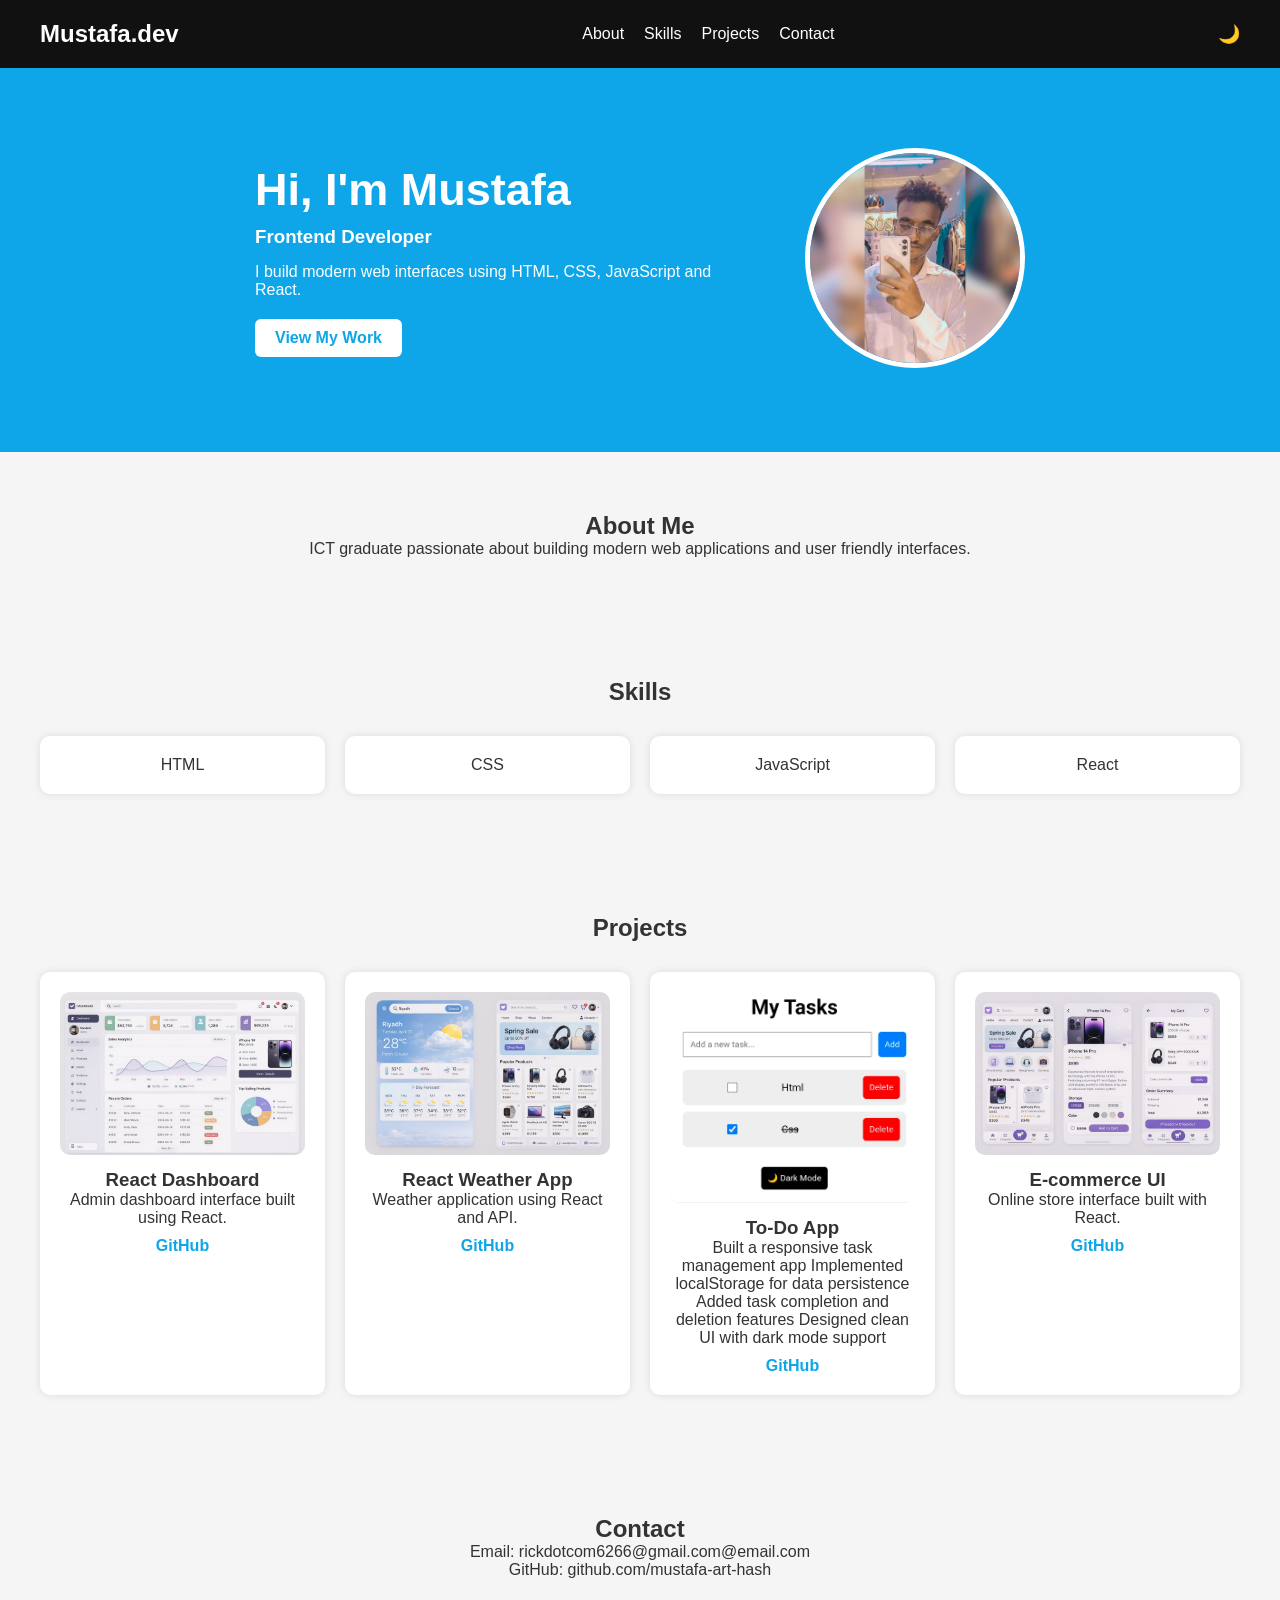
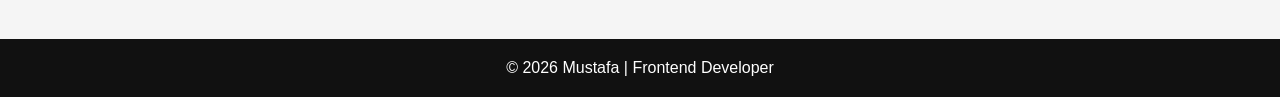
==== index.html @ d2258ea7 "Fix image filename case in index.html" ====
<!DOCTYPE html>
<html lang="en">

<head>

<meta charset="UTF-8">
<meta name="viewport" content="width=device-width, initial-scale=1.0">

<title>Mustafa | Frontend Developer</title>

<link rel="stylesheet" href="style.css">

</head>

<body>

<nav>

<h2 class="logo">Mustafa.dev</h2>

<ul>

<li><a href="#about">About</a></li>
<li><a href="#skills">Skills</a></li>
<li><a href="#projects">Projects</a></li>
<li><a href="#contact">Contact</a></li>

</ul>

<button id="darkModeBtn">🌙</button>

</nav>

<header class="hero">

<div class="hero-container">

<div class="hero-text">

<h1>Hi, I'm Mustafa</h1>

<h3>Frontend Developer</h3>

<p>
I build modern web interfaces using HTML, CSS, JavaScript and React.
</p>

<a href="#projects" class="btn">View My Work</a>

</div>

<div class="hero-image">

<img src="profile.jpg" alt="profile">

</div>

</div>

</header>

<section id="about">

<h2>About Me</h2>

<p>

ICT graduate passionate about building modern web applications and
user friendly interfaces.

</p>

</section>

<section id="skills">

<h2>Skills</h2>
<div class="skills-grid">

<div class="skill">HTML</div>
<div class="skill">CSS</div>
<div class="skill">JavaScript</div>
<div class="skill">React</div>

</div>

</section>

<section id="projects">

<h2>Projects</h2>

<div class="projects-grid">

<div class="project">
  <img src="dashboard.png">
  
<h3>React Dashboard</h3>

<p>Admin dashboard interface built using React.</p>

<a href="https://github.com/mustafa-art-hash/react-dashboard" target="_blank">
GitHub
</a>

</div>
  <div class="project">
  <img src="weather.png">

<h3>React Weather App</h3>

<p>Weather application using React and API.</p>

<a href="https://github.com/mustafa-art-hash/react-weather-app" target="_blank">
GitHub
</a>

  </div>

<div class="project">
  <img src="ToDoList.png">

<h3>To-Do App </h3>

<p>Built a responsive task management app
Implemented localStorage for data persistence
Added task completion and deletion features
Designed clean UI with dark mode support</p>

<a href="https://mustafa-art-hash.github.io/To-Do-App-JavaScript-/ target="_blank">
GitHub
</a>

</div>

<div class="project">
<img src="e-commerce.png">
<h3>E-commerce UI</h3>

<p>Online store interface built with React.</p>
<a href="https://github.com/mustafa-art-hash/react-dashboard" target="_blank">
GitHub
</a>

</div>

</div>

</section>

<section id="contact">

<h2>Contact</h2>

<p>Email: rickdotcom6266@gmail.com@email.com</p>

<p>GitHub: github.com/mustafa-art-hash</p>

</section>

<footer>

<p>© 2026 Mustafa | Frontend Developer</p>

</footer>

<script src="script.js"></script>

</body>

</html>
---- style.css ----
*{
margin:0;
padding:0;
box-sizing:border-box;
font-family:Arial;
}

body{
background:#f5f5f5;
color:#333;
transition:0.3s;
}

/* NAV */

nav{
display:flex;
justify-content:space-between;
align-items:center;
padding:20px 40px;
background:#111;
color:white;
}

nav ul{
display:flex;
list-style:none;
}

nav ul li{
margin-left:20px;
}

nav a{
color:white;
text-decoration:none;
}

#darkModeBtn{
background:none;
border:none;
color:white;
font-size:18px;
cursor:pointer;
}

/* HERO */

.hero{
background:#0ea5e9;
color:white;
padding:80px 20px;
}

.hero-container{
display:flex;
align-items:center;
justify-content:center;
gap:50px;
flex-wrap:wrap;
}

.hero-text{
max-width:500px;
animation:fadeIn 1.5s;
}

.hero-text h1{
font-size:45px;
margin-bottom:10px;
}

.hero-text h3{
margin-bottom:15px;
}

.hero-image img{
width:220px;
height:220px;
border-radius:50%;
object-fit:cover;
border:5px solid white;
animation:fadeIn 2s;
}

.btn{
display:inline-block;
margin-top:20px;
background:white;
color:#0ea5e9;
padding:10px 20px;
border-radius:6px;
text-decoration:none;
font-weight:bold;
}

/* SECTIONS */

section{
padding:60px 40px;
text-align:center;
}

/* SKILLS */

.skills-grid{
display:grid;
grid-template-columns:repeat(auto-fit,minmax(120px,1fr));
gap:20px;
margin-top:30px;
}

.skill{
background:white;
padding:20px;
border-radius:10px;
box-shadow:0 0 8px rgba(0,0,0,0.1);
}

/* PROJECTS */

.projects-grid{
display:grid;
grid-template-columns:repeat(auto-fit,minmax(250px,1fr));
gap:20px;
margin-top:30px;
}

.project{
background:white;
padding:20px;
border-radius:10px;
box-shadow:0 0 8px rgba(0,0,0,0.1);
transition:0.3s;
}

.project img{
width:100%;
border-radius:10px;
margin-bottom:10px;
}

.project:hover{
transform:translateY(-5px);
}

.project a{
display:inline-block;
margin-top:10px;
text-decoration:none;
color:#0ea5e9;
font-weight:bold;
}

/* FOOTER */

footer{
background:#111;
color:white;
text-align:center;
padding:20px;
}

/* DARK MODE */

.dark{
background:#111;
color:white;
}

.dark .project,
.dark .skill{
background:#222;
}

/* ANIMATION */

@keyframes fadeIn{

from{
opacity:0;
transform:translateY(20px);
}

to{
opacity:1;
transform:translateY(0);
}

}
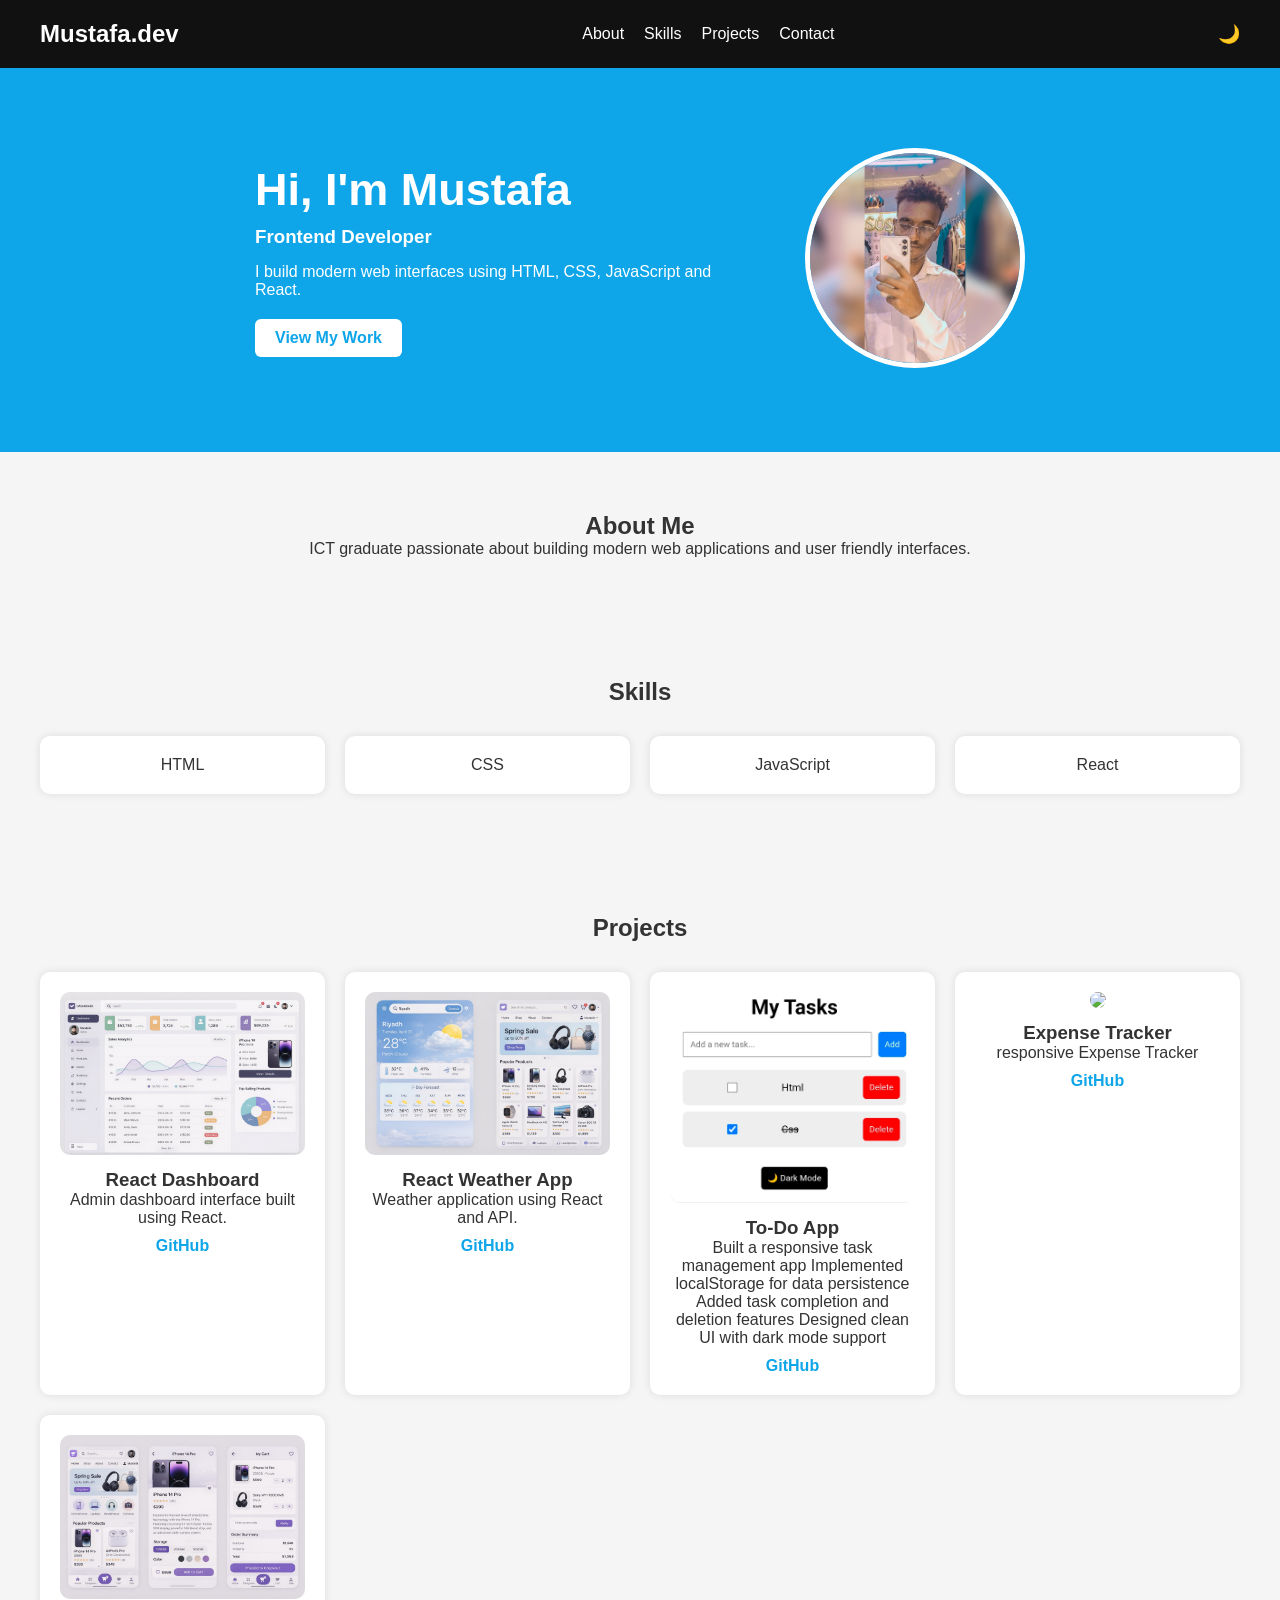
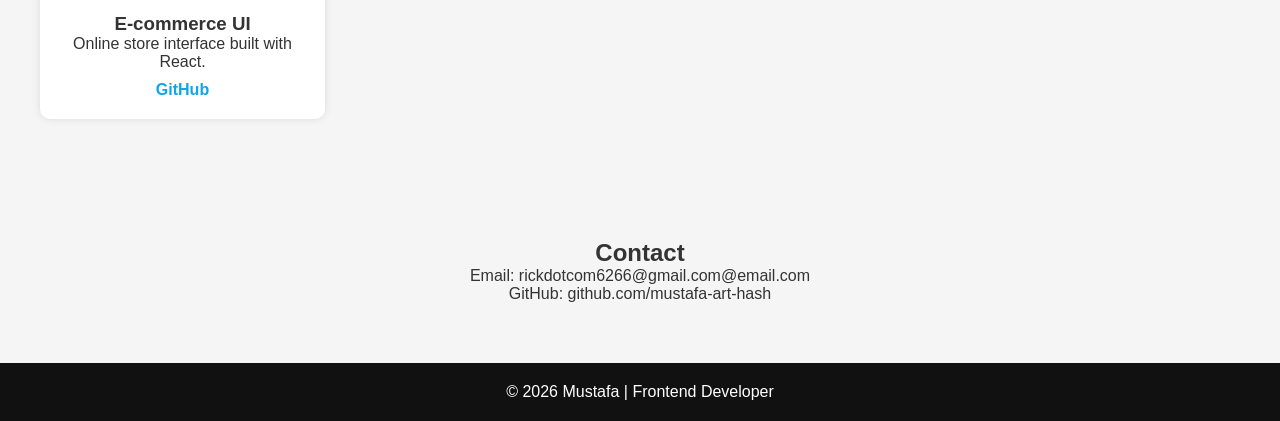
==== commit 4e425050: "Add Expense Tracker project to index.html Added responsive Expense Tracker project section with imag" ====
--- a/index.html
+++ b/index.html
@@ -132,7 +132,19 @@
 </a>
 
 </div>
+<div class="project">
+  <img src="Expense_Tracker.png">
 
+<h3> Expense Tracker </h3>
+
+<p>responsive Expense Tracker</p>
+
+<a href="https://mustafa-art-hash.github.io/responsive-Expense-Tracker" target="_blank"/>
+  GitHub
+</a>
+
+</div>
+  
 <div class="project">
 <img src="e-commerce.png">
 <h3>E-commerce UI</h3>
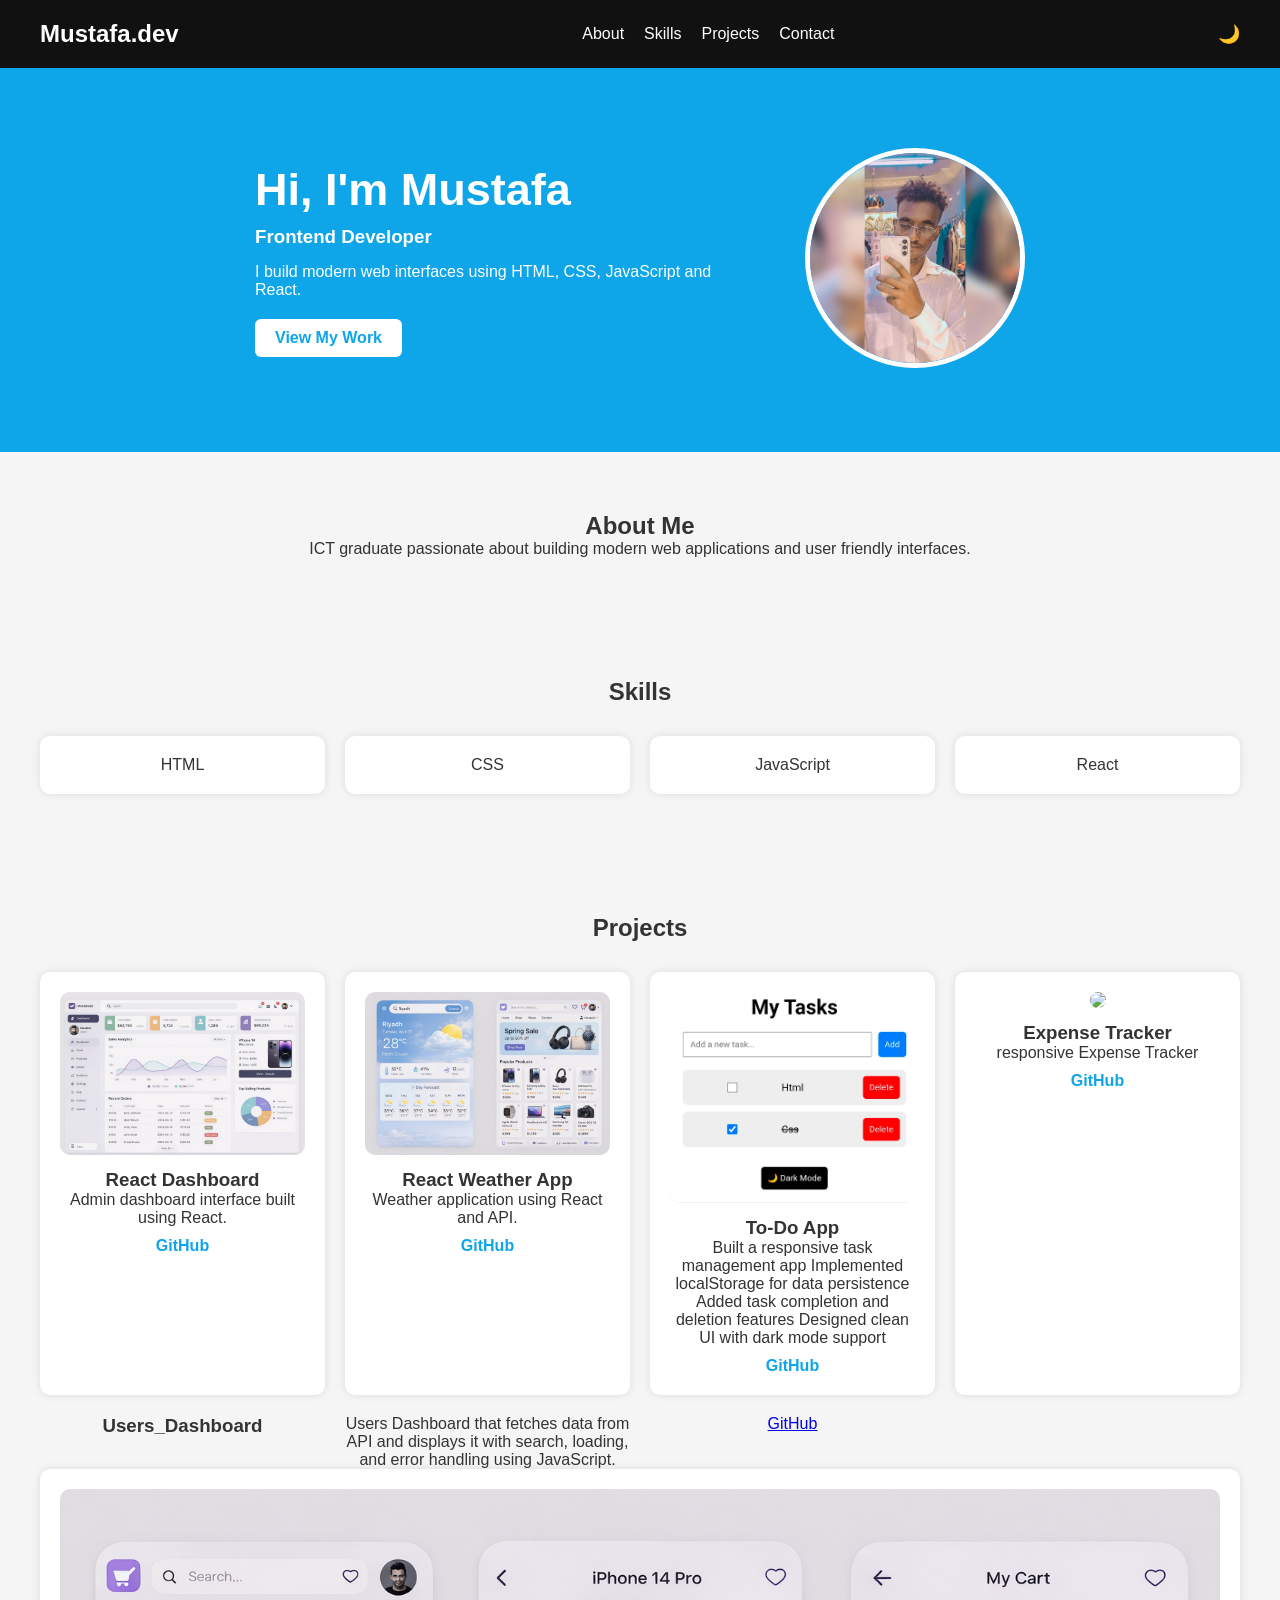
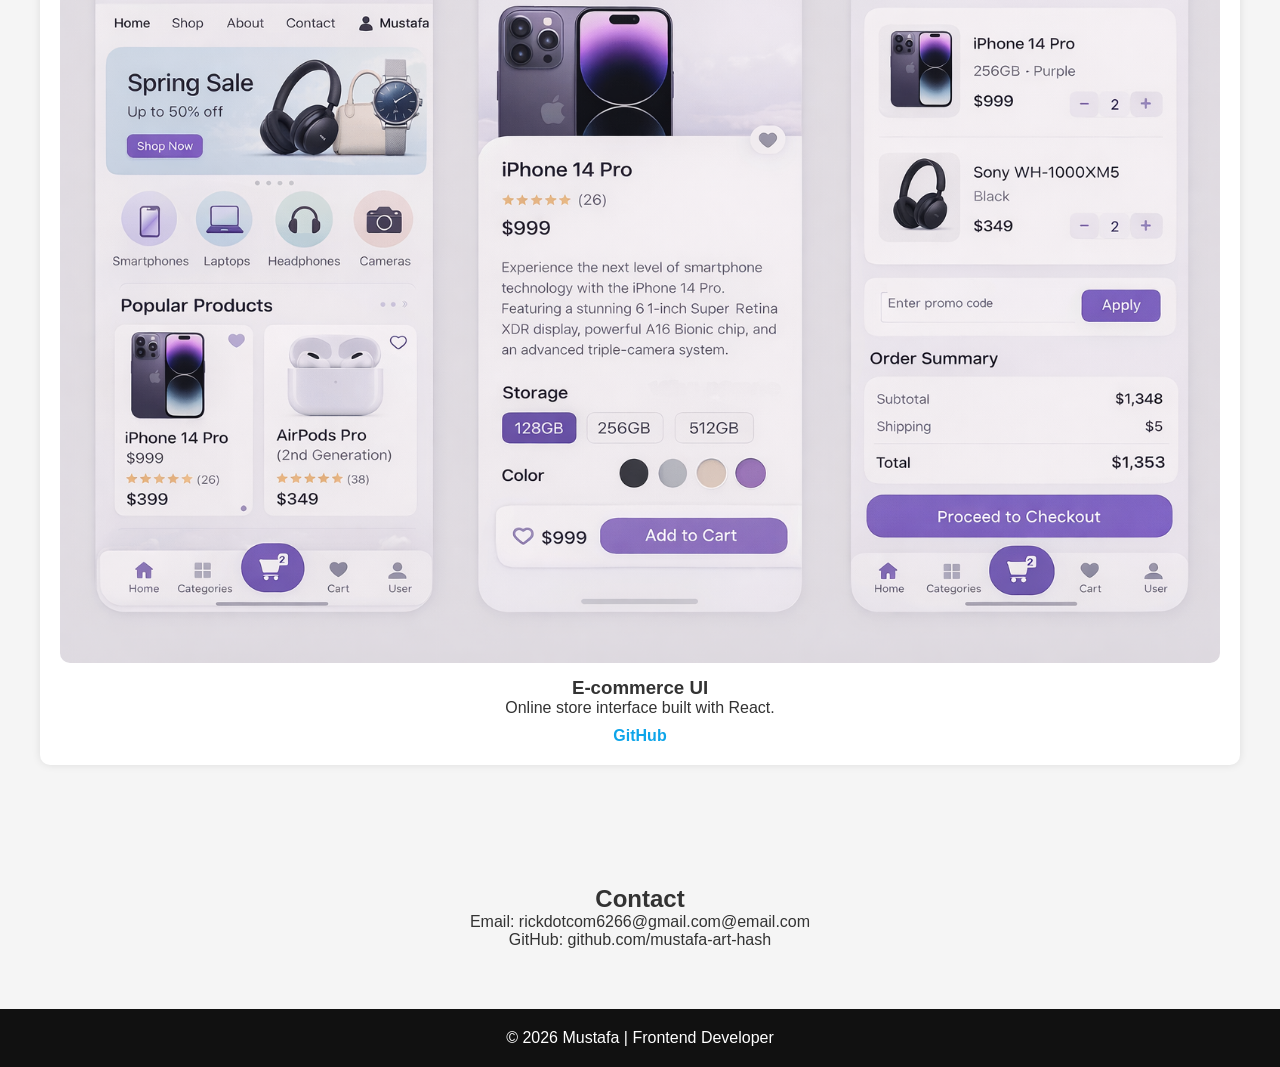
==== commit 5e5bd36e: "Update Users Dashboard section in index.html Added description for Users Dashboard project." ====
--- a/index.html
+++ b/index.html
@@ -144,7 +144,16 @@
 </a>
 
 </div>
-  
+
+<h3> Users_Dashboard </h3>
+
+<p>Users Dashboard that fetches data from API and displays it with search, loading, and error handling using JavaScript.</p>
+
+<a href="https://mustafa-art-hash.github.io/responsive-Expense-Tracker" target="_blank"/>
+  GitHub
+</a>
+
+</div>
 <div class="project">
 <img src="e-commerce.png">
 <h3>E-commerce UI</h3>
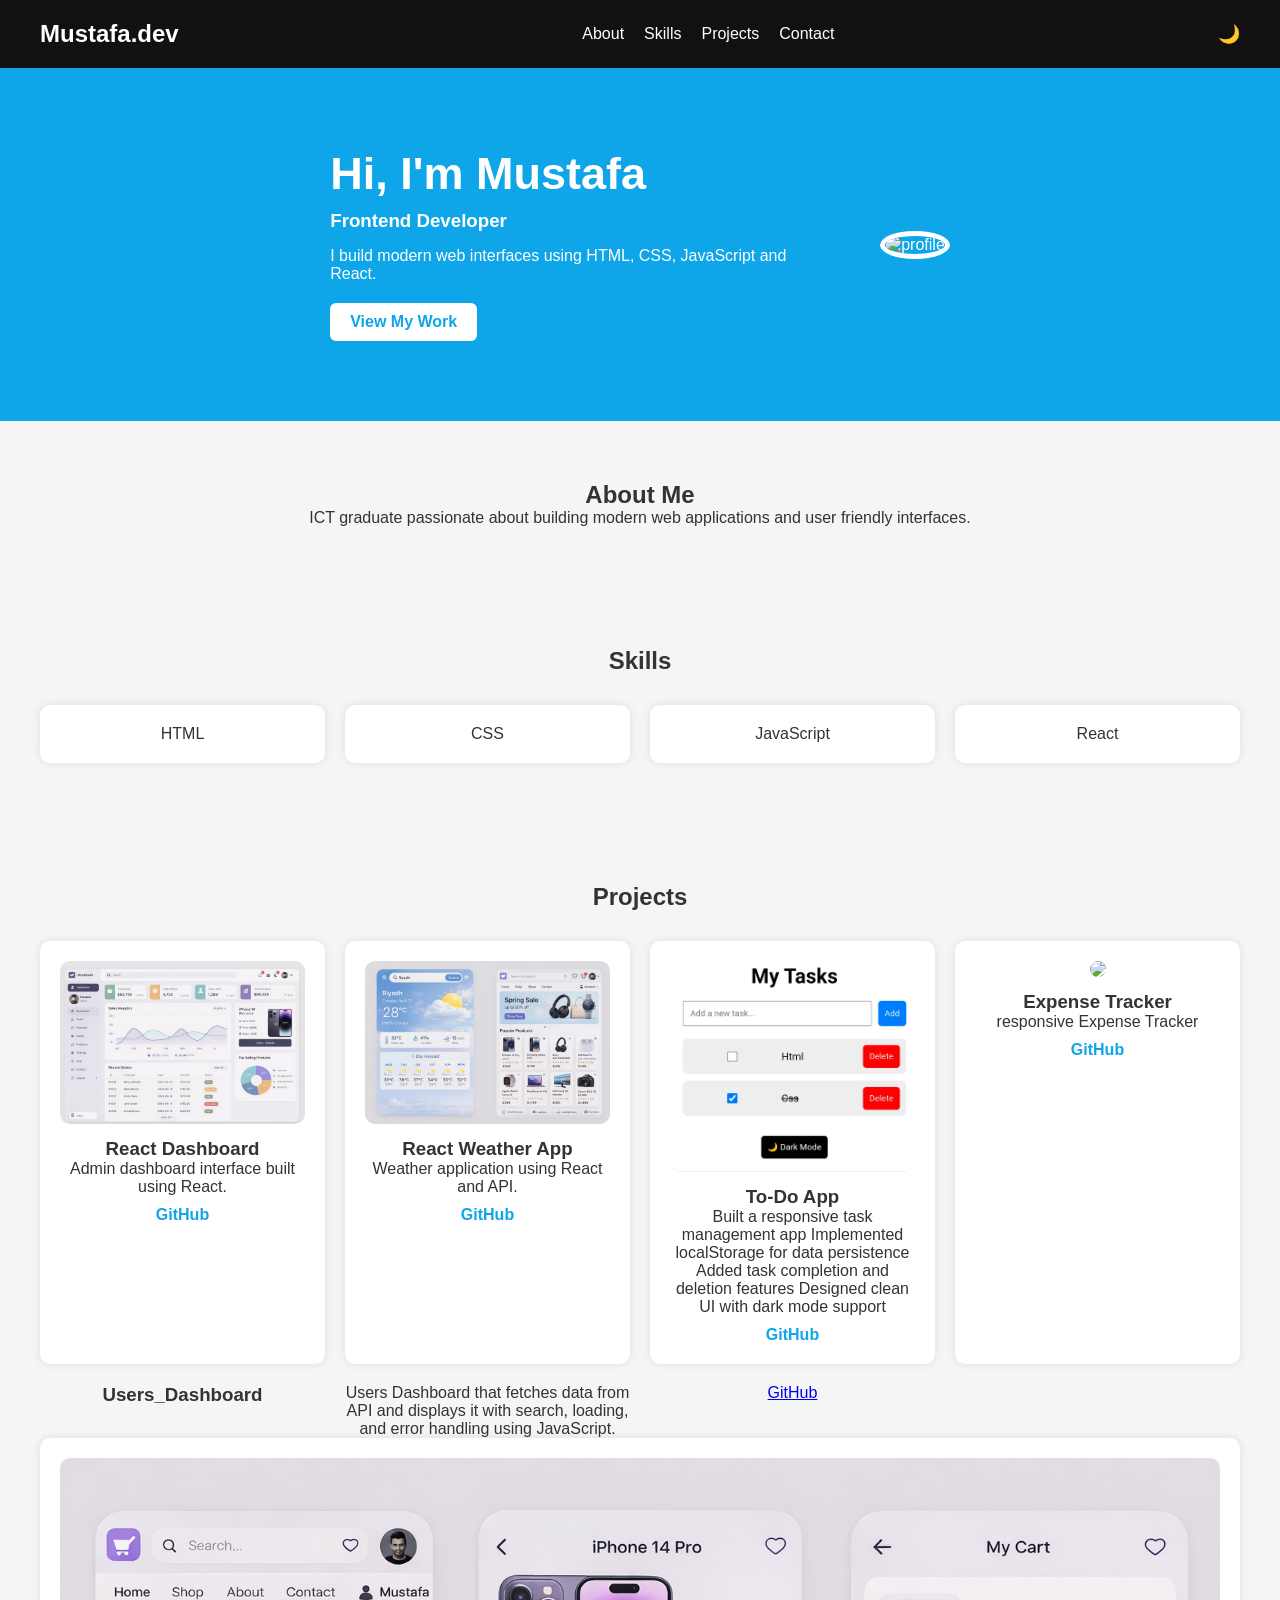
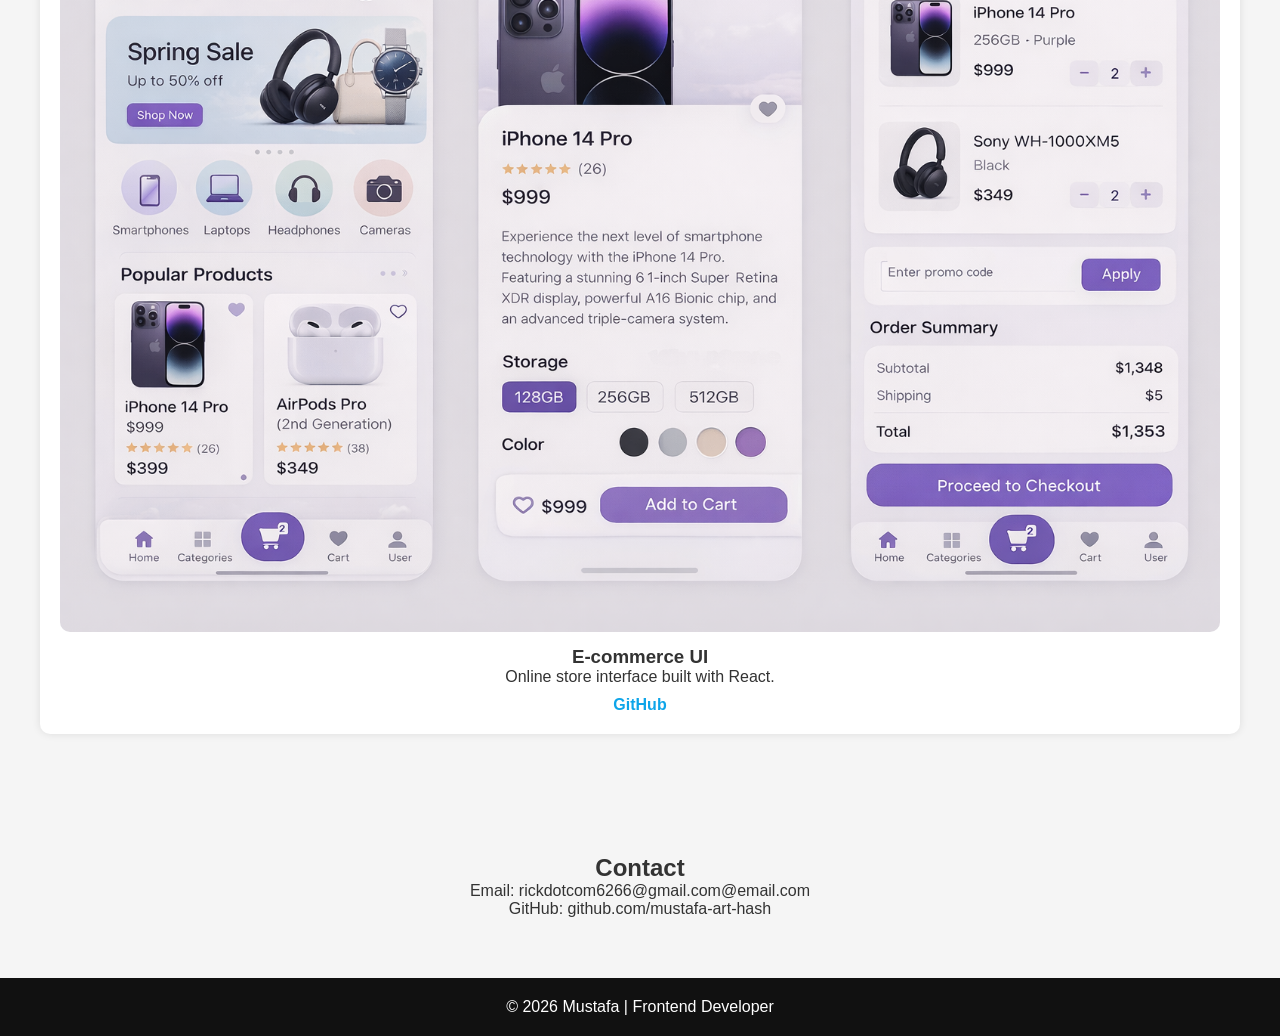
==== commit a31d511d: "Update index.html" ====
--- a/index.html
+++ b/index.html
@@ -51,7 +51,7 @@
 
 <div class="hero-image">
 
-<img src="profile.jpg" alt="profile">
+<img src="profile.png" alt="profile">
 
 </div>
 
@@ -149,7 +149,7 @@
 
 <p>Users Dashboard that fetches data from API and displays it with search, loading, and error handling using JavaScript.</p>
 
-<a href="https://mustafa-art-hash.github.io/responsive-Expense-Tracker" target="_blank"/>
+<a href="https://mustafa-art-hash.github.io/Users_Dashboard/" target="_blank"/>
   GitHub
 </a>
 
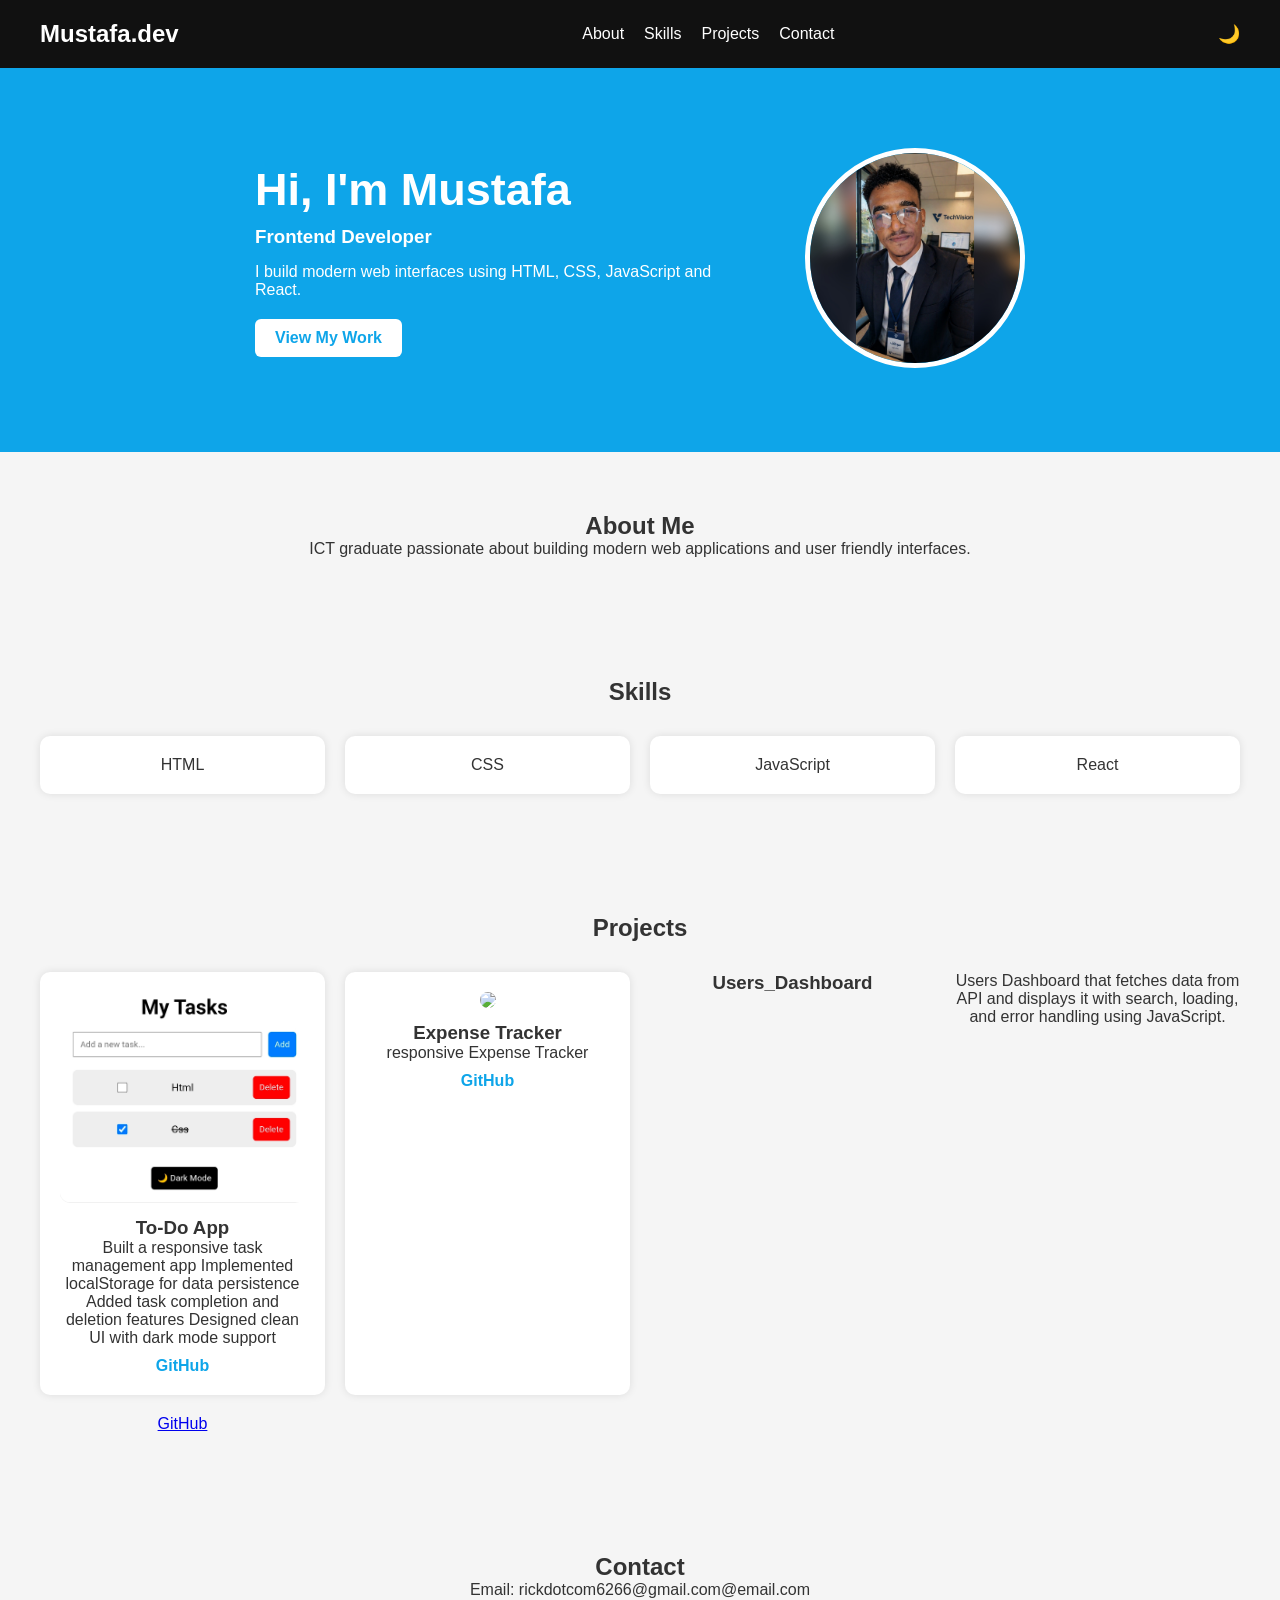
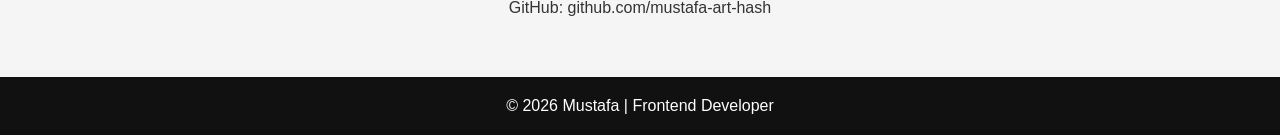
==== commit b396b3dc: "Remove project sections from index.html" ====
--- a/index.html
+++ b/index.html
@@ -93,31 +93,6 @@
 <div class="projects-grid">
 
 <div class="project">
-  <img src="dashboard.png">
-  
-<h3>React Dashboard</h3>
-
-<p>Admin dashboard interface built using React.</p>
-
-<a href="https://github.com/mustafa-art-hash/react-dashboard" target="_blank">
-GitHub
-</a>
-
-</div>
-  <div class="project">
-  <img src="weather.png">
-
-<h3>React Weather App</h3>
-
-<p>Weather application using React and API.</p>
-
-<a href="https://github.com/mustafa-art-hash/react-weather-app" target="_blank">
-GitHub
-</a>
-
-  </div>
-
-<div class="project">
   <img src="ToDoList.png">
 
 <h3>To-Do App </h3>
@@ -154,16 +129,7 @@
 </a>
 
 </div>
-<div class="project">
-<img src="e-commerce.png">
-<h3>E-commerce UI</h3>
 
-<p>Online store interface built with React.</p>
-<a href="https://github.com/mustafa-art-hash/react-dashboard" target="_blank">
-GitHub
-</a>
-
-</div>
 
 </div>
 
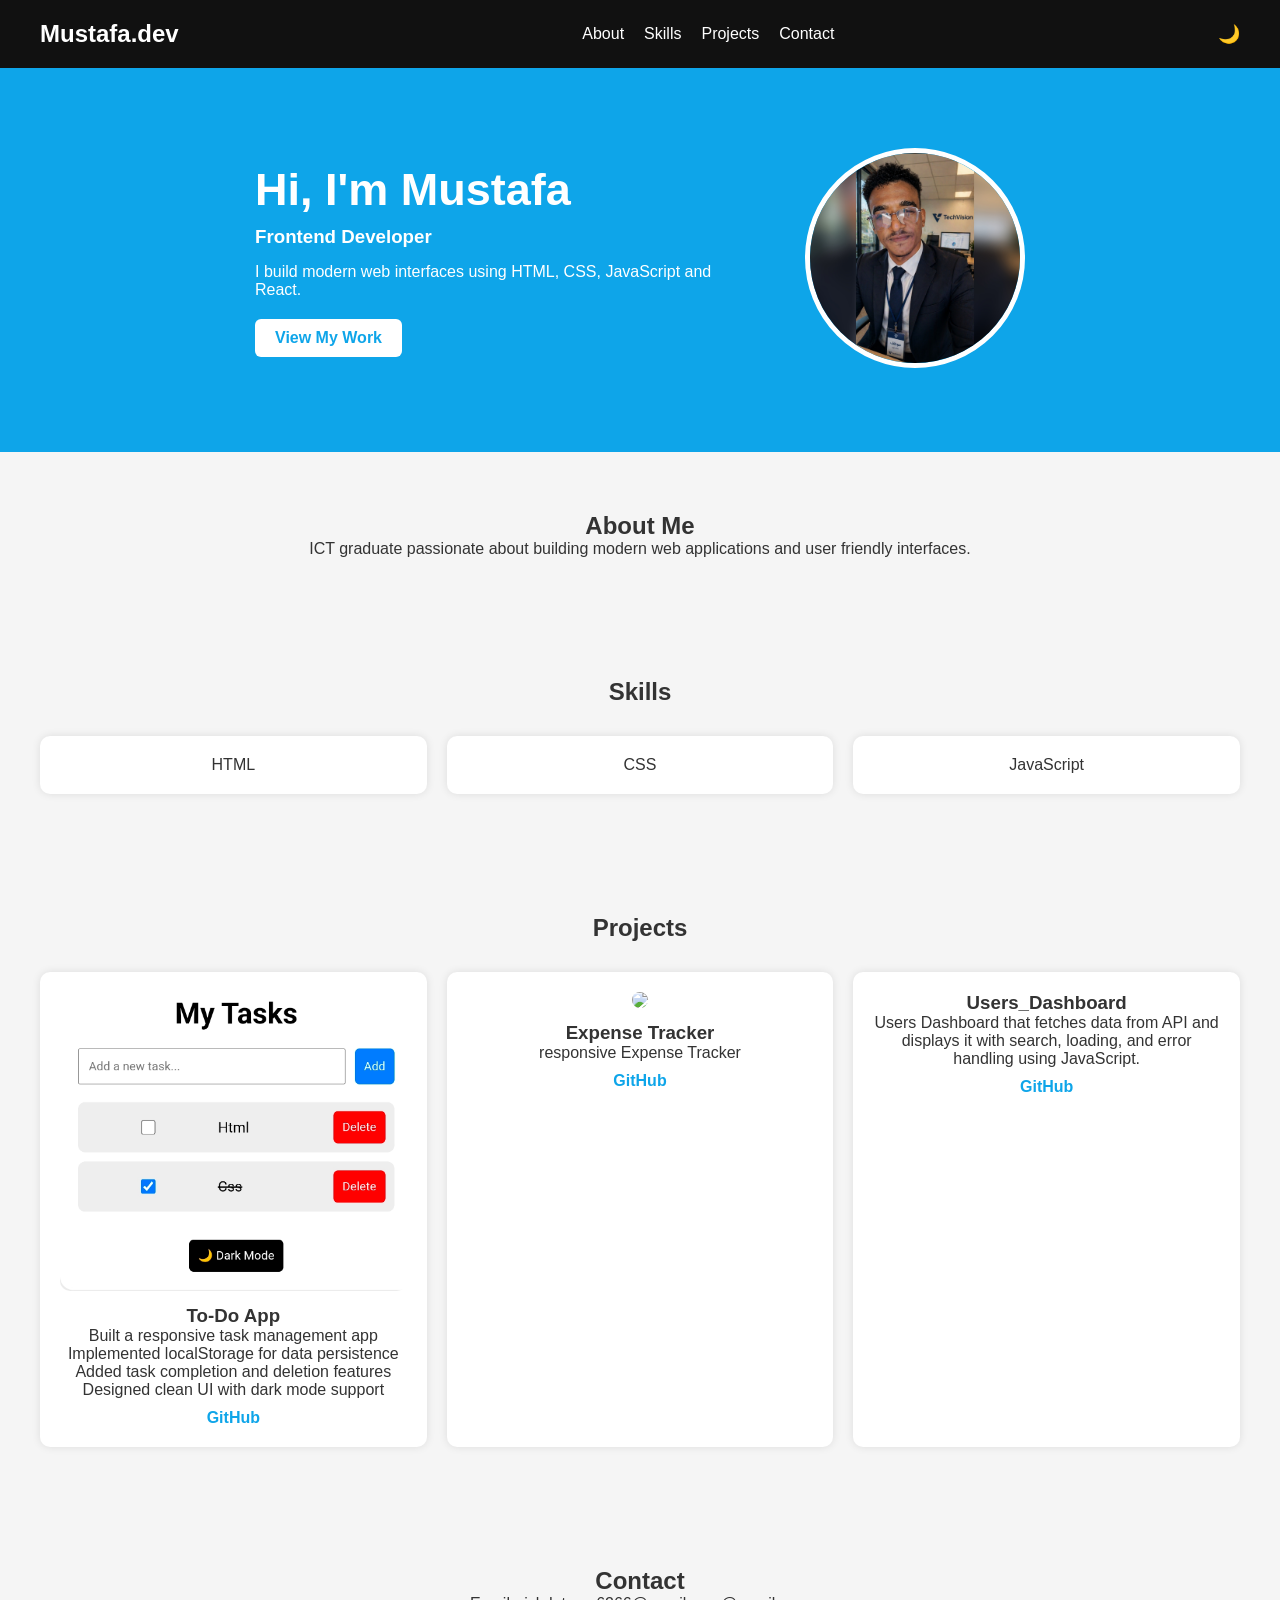
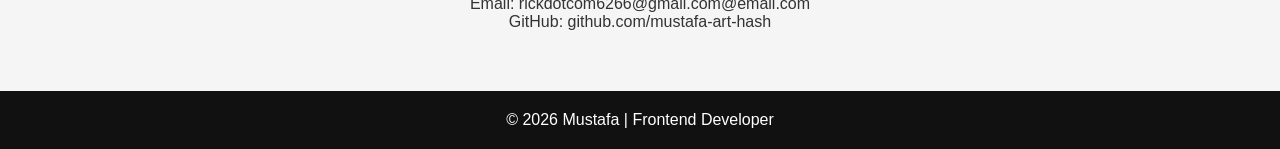
==== commit b9af1f40: "Update index.html" ====
--- a/index.html
+++ b/index.html
@@ -80,7 +80,6 @@
 <div class="skill">HTML</div>
 <div class="skill">CSS</div>
 <div class="skill">JavaScript</div>
-<div class="skill">React</div>
 
 </div>
 
@@ -119,7 +118,8 @@
 </a>
 
 </div>
-
+  
+  <div class="project">
 <h3> Users_Dashboard </h3>
 
 <p>Users Dashboard that fetches data from API and displays it with search, loading, and error handling using JavaScript.</p>
